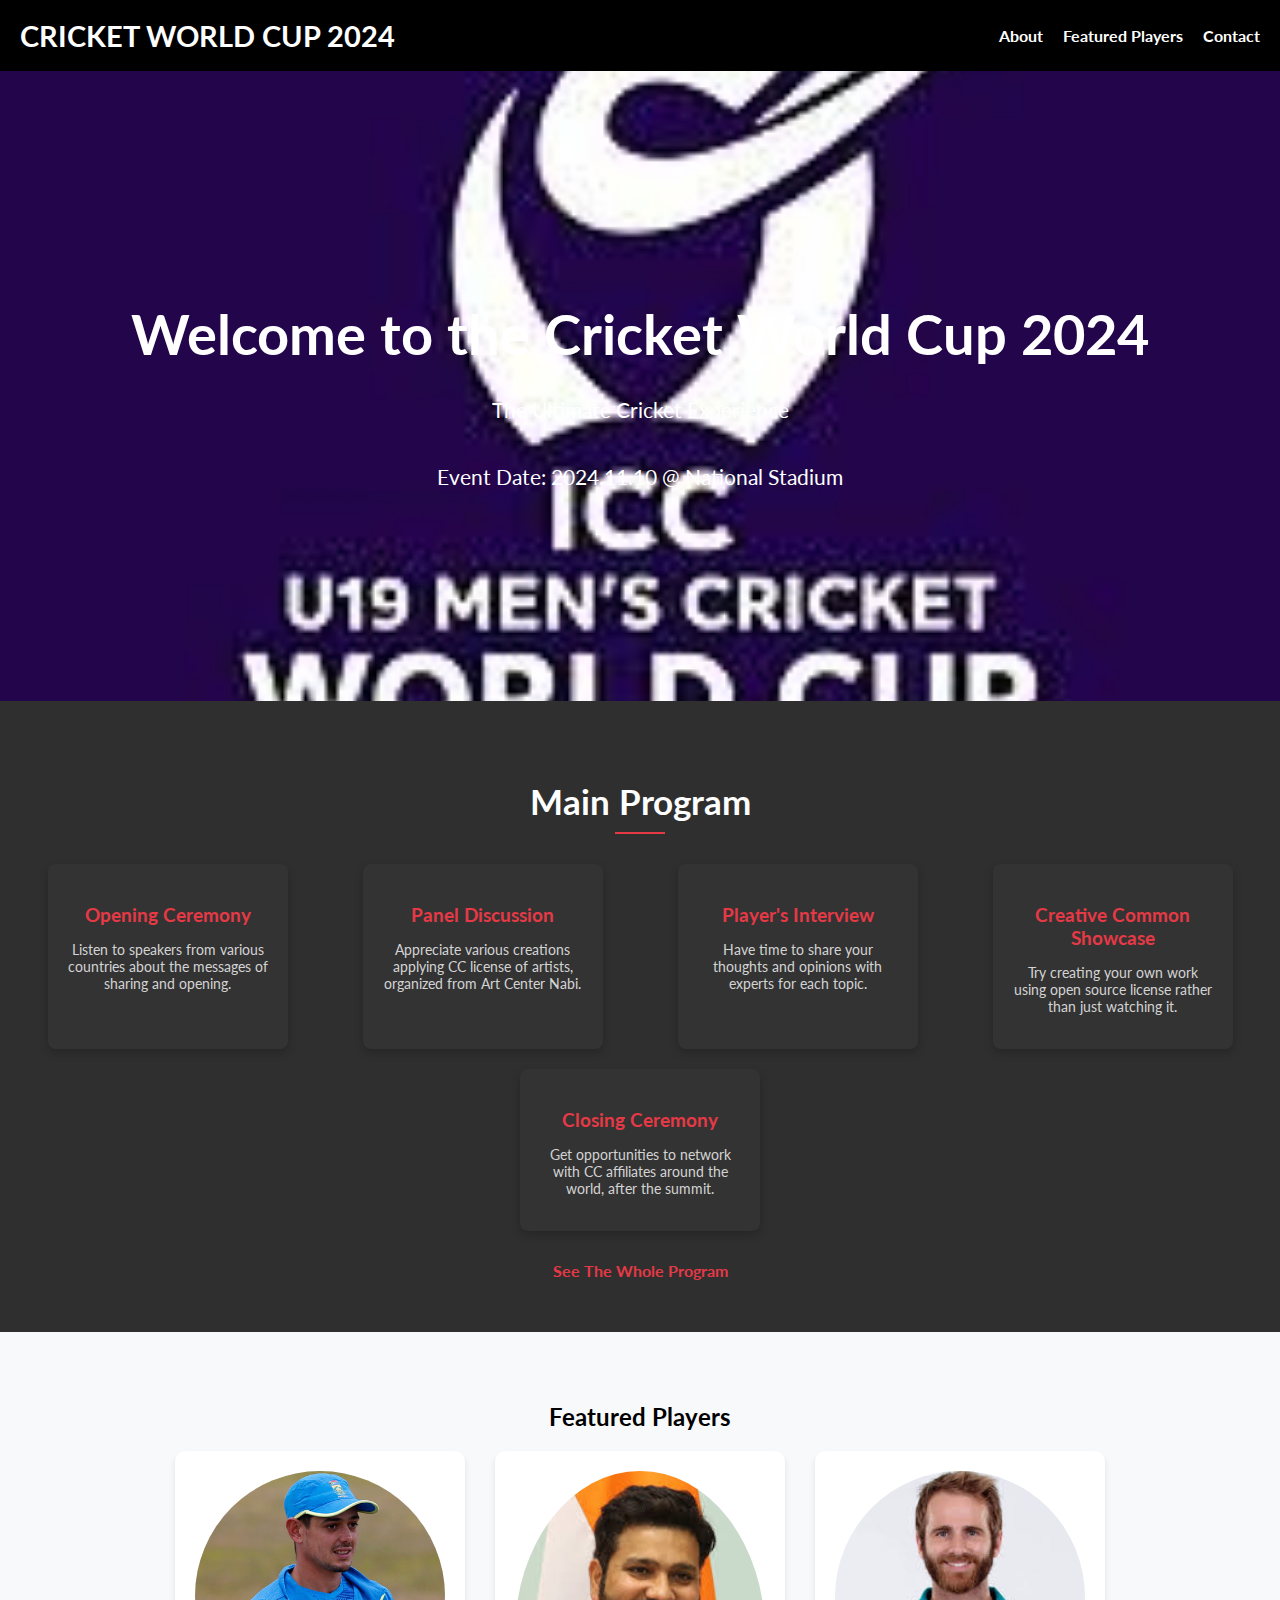
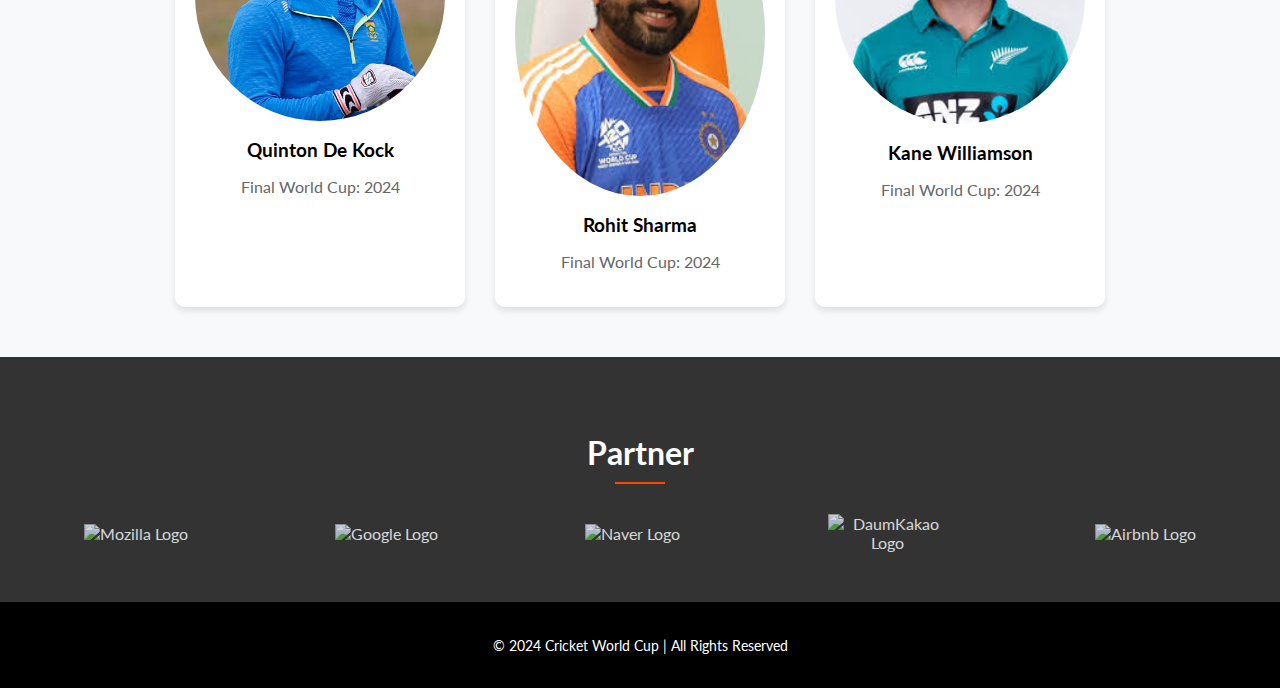
==== index.html @ ac1a8374 "just a checkpoint" ====
<!DOCTYPE html>
<html lang="en">
<head>
    <meta charset="UTF-8">
    <meta name="viewport" content="width=device-width, initial-scale=1.0">
    <title>Cricket World Cup 2024</title>
    <link href="https://fonts.googleapis.com/css2?family=Lato:wght@300;700&display=swap" rel="stylesheet">
    <link rel="stylesheet" href="style.css">
</head>
<body>

    <!-- Header Section -->
    <header>
        <div class="logo">
            <a href="#">CRICKET WORLD CUP 2024</a>
        </div>
        <nav class="desktop-menu">
            <ul>
                <li><a href="#about">About</a></li>
                <li><a href="#featured-players">Featured Players</a></li>
                <li><a href="#contact">Contact</a></li>
            </ul>
        </nav>
        <div class="mobile-menu-toggle">
            <span>&#9776;</span>
        </div>
        <nav class="mobile-menu">
            <span class="close-menu">&times;</span>
            <ul>
                <li><a href="#about">About</a></li>
                <li><a href="#featured-players">Featured Players</a></li>
                <li><a href="#contact">Contact</a></li>
            </ul>
        </nav>
    </header>

    <!-- Hero Section -->
    <section class="hero">
        <h1>Welcome to the Cricket World Cup 2024</h1>
        <p>The Ultimate Cricket Experience</p>
        <p>Event Date: 2024.11.10 @ National Stadium</p>
    </section>


    
    <script src="script.js"></script>

    <section class="main-program">
        <h2>Main Program</h2>
        <div class="program-container">
            <div class="program-card">
                <i class="fas fa-microphone-alt"></i>
                <h3>Opening Ceremony</h3>
                <p>Listen to speakers from various countries about the messages of sharing and opening.</p>
            </div>
            <div class="program-card">
                <i class="fas fa-palette"></i>
                <h3>Panel Discussion</h3>
                <p>Appreciate various creations applying CC license of artists, organized from Art Center Nabi.</p>
            </div>
            <div class="program-card">
                <i class="fas fa-comments"></i>
                <h3>Player's Interview</h3>
                <p>Have time to share your thoughts and opinions with experts for each topic.</p>
            </div>
            <div class="program-card">
                <i class="fas fa-tools"></i>
                <h3>Creative Common Showcase</h3>
                <p>Try creating your own work using open source license rather than just watching it.</p>
            </div>
            <div class="program-card">
                <i class="fas fa-network-wired"></i>
                <h3>Closing Ceremony</h3>
                <p>Get opportunities to network with CC affiliates around the world, after the summit.</p>
            </div>
        </div>
        <a href="#" class="program-link">See The Whole Program</a>
    </section>
    
    <!-- Featured Players Section (Dynamic) -->
    <!-- Featured Players Section -->
<section id="featured-players">
    <h2>Featured Players</h2>
    <div class="players-container">
        <div class="player-card">
            <img src="player-img1.jpg" alt="Quinton De Kock">
            <h3>Quinton De Kock</h3>
            <p>Final World Cup: 2024</p>
        </div>
        <div class="player-card">
            <img src="player-img2.jpeg" alt="Rohit Sharma">
            <h3>Rohit Sharma</h3>
            <p>Final World Cup: 2024</p>
        </div>
        <div class="player-card">
            <img src="player-img3.jpeg" alt="Kane Williamson">
            <h3>Kane Williamson</h3>
            <p>Final World Cup: 2024</p>
        </div>
    </div>
</section>

    <!-- Partners Section -->
<section id="partners">
    <h2>Partner</h2>
    <div class="partners-container">
        <img src="path_to_mozilla_logo.png" alt="Mozilla Logo">
        <img src="path_to_google_logo.png" alt="Google Logo">
        <img src="path_to_naver_logo.png" alt="Naver Logo">
        <img src="path_to_kakao_logo.png" alt="DaumKakao Logo">
        <img src="path_to_airbnb_logo.png" alt="Airbnb Logo">
    </div>
</section>


    <!-- Footer Section -->
    <footer>
        <p>&copy; 2024 Cricket World Cup | All Rights Reserved</p>
    </footer>

    
</body>
</html>
---- style.css ----
/* General Styles */
body {
    font-family: 'Lato', sans-serif;
    margin: 0;
    padding: 0;
    box-sizing: border-box;
}

header {
    display: flex;
    justify-content: space-between;
    align-items: center;
    padding: 10px 20px;
    background-color: #000;
    color: #fff;
}

.logo a {
    text-decoration: none;
    font-size: 1.8em; /* Increased font size for better visibility */
    font-weight: bold;
    color: #fff;
}

.desktop-menu ul {
    list-style: none;
    display: flex;
    gap: 20px;
}

.desktop-menu ul li a {
    text-decoration: none;
    color: #fff;
    font-weight: 700;
}

.mobile-menu-toggle {
    display: none;
    font-size: 2em;
    cursor: pointer;
}

.mobile-menu {
    display: none;
    position: fixed;
    top: 0;
    left: 0;
    width: 100%;
    height: 100%;
    background-color: rgba(0, 0, 0, 0.9);
    color: #fff;
    flex-direction: column;
    justify-content: center;
    align-items: center;
}

.mobile-menu ul {
    list-style: none;
}

.mobile-menu ul li a {
    text-decoration: none;
    font-size: 2em;
    color: #fff;
}

.close-menu {
    position: absolute;
    top: 20px;
    right: 20px;
    font-size: 2em;
    cursor: pointer;
}

/* Hero Section */
.hero {
    background-image: url('img1.jpeg'); /* Ensure the image path is correct */
    background-size: cover;
    background-position: center; /* Changed position to center for better focus */
    background-repeat: no-repeat;
    height: 70vh; /* Full viewport height */
    text-align: center;
    color: #fff;
    display: flex;
    flex-direction: column;
    justify-content: center;
    align-items: center;
    position: relative;
}

.hero h1 {
    font-size: 3.5em; /* Increased font size */
    margin-bottom: 10px;
}

.hero p {
    font-size: 1.3em; /* Slightly increased font size */
}

/* Featured Players Section */
#featured-players {
    padding: 50px 20px;
    text-align: center;
    background-color: #f8f9fa; /* Added background color */
}

.players-container {
    display: flex;
    justify-content: center;
    gap: 30px;
    flex-wrap: wrap;
}

.player-card {
    background-color: #fff;
    padding: 20px;
    border-radius: 10px;
    width: 250px;
    box-shadow: 0 4px 6px rgba(0, 0, 0, 0.1);
}

.player-card img {
    width: 100%;
    border-radius: 50%;
}

.player-card h3 {
    margin: 15px 0 5px;
}

.player-card p {
    color: #666;
}

/* Footer Section */
footer {
    padding: 20px;
    text-align: center;
    background-color: #000;
    color: #fff;
    font-size: 0.9em;
}

/* Responsive for Mobile */
@media (max-width: 768px) {
    .desktop-menu {
        display: none;
    }
    .mobile-menu-toggle {
        display: block;
    }
}

@media (max-width: 480px) {
    .hero h1 {
        font-size: 2.2em; /* Adjust for smaller screens */
    }
    
    .hero p {
        font-size: 1.1em;
    }
}
/* Main Program Section */
.main-program {
    background-color: #2f2f2f; /* Dark background */
    color: #fff;
    padding: 50px 20px;
    text-align: center;
}

.main-program h2 {
    font-size: 2.2em;
    margin-bottom: 30px;
    position: relative;
}

.main-program h2::after {
    content: '';
    width: 50px;
    height: 2px;
    background-color: #e63946; /* Accent color (red) */
    display: block;
    margin: 10px auto 0;
}

.program-container {
    display: flex;
    justify-content: space-around;
    flex-wrap: wrap;
    gap: 20px;
}

.program-card {
    background-color: #333;
    padding: 20px;
    border-radius: 8px;
    width: 200px;
    box-shadow: 0 4px 10px rgba(0, 0, 0, 0.2);
    text-align: center;
    transition: transform 0.3s ease;
}

.program-card:hover {
    transform: translateY(-10px);
}

.program-card i {
    font-size: 2.5em;
    color: #e63946; /* Accent color for icons */
    margin-bottom: 15px;
}

.program-card h3 {
    color: #e63946; /* Red headings */
    font-size: 1.2em;
    margin-bottom: 10px;
}

.program-card p {
    font-size: 0.9em;
    color: #d3d3d3;
}

.program-link {
    display: inline-block;
    margin-top: 30px;
    text-decoration: none;
    color: #e63946;
    font-weight: bold;
    font-size: 1em;
    border-bottom: 2px solid transparent;
    transition: border-bottom 0.3s ease;
}

.program-link:hover {
    border-bottom: 2px solid #e63946;
}

/* Responsive Design */
@media (max-width: 768px) {
    .program-container {
        flex-direction: column;
        align-items: center;
    }

    .program-card {
        width: 90%;
        margin-bottom: 20px;
    }
}
/* Partners Section */
#partners {
    background-color: #333;
    padding: 50px 20px;
    text-align: center;
    color: #fff;
}

#partners h2 {
    font-size: 2em;
    margin-bottom: 30px;
    color: #fff;
    position: relative;
}

#partners h2::after {
    content: "";
    display: block;
    width: 50px;
    height: 2px;
    background-color: #ff4500;
    margin: 10px auto;
}

.partners-container {
    display: flex;
    justify-content: space-around;
    align-items: center;
    flex-wrap: wrap;
    gap: 20px;
}

.partners-container img {
    max-width: 120px;
    max-height: 40px;
    opacity: 0.8;
    transition: opacity 0.3s;
}

.partners-container img:hover {
    opacity: 1;
}
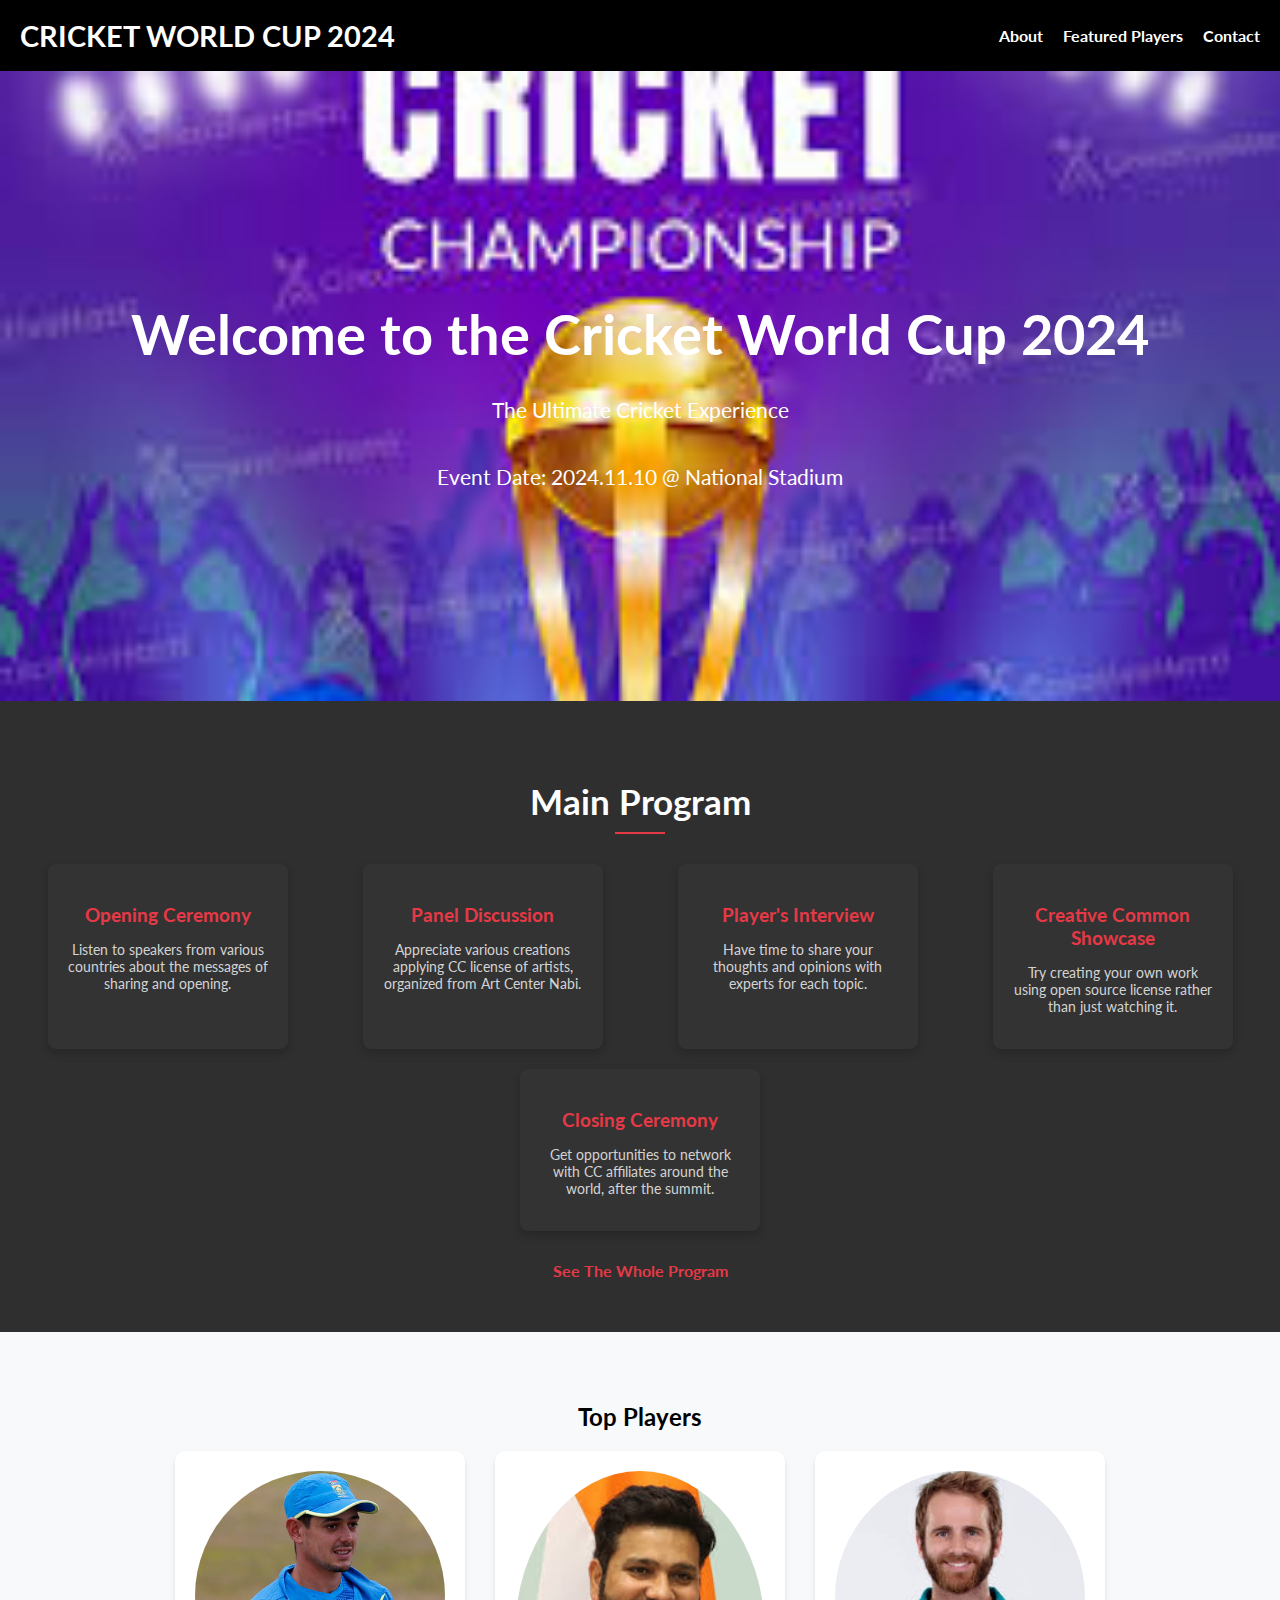
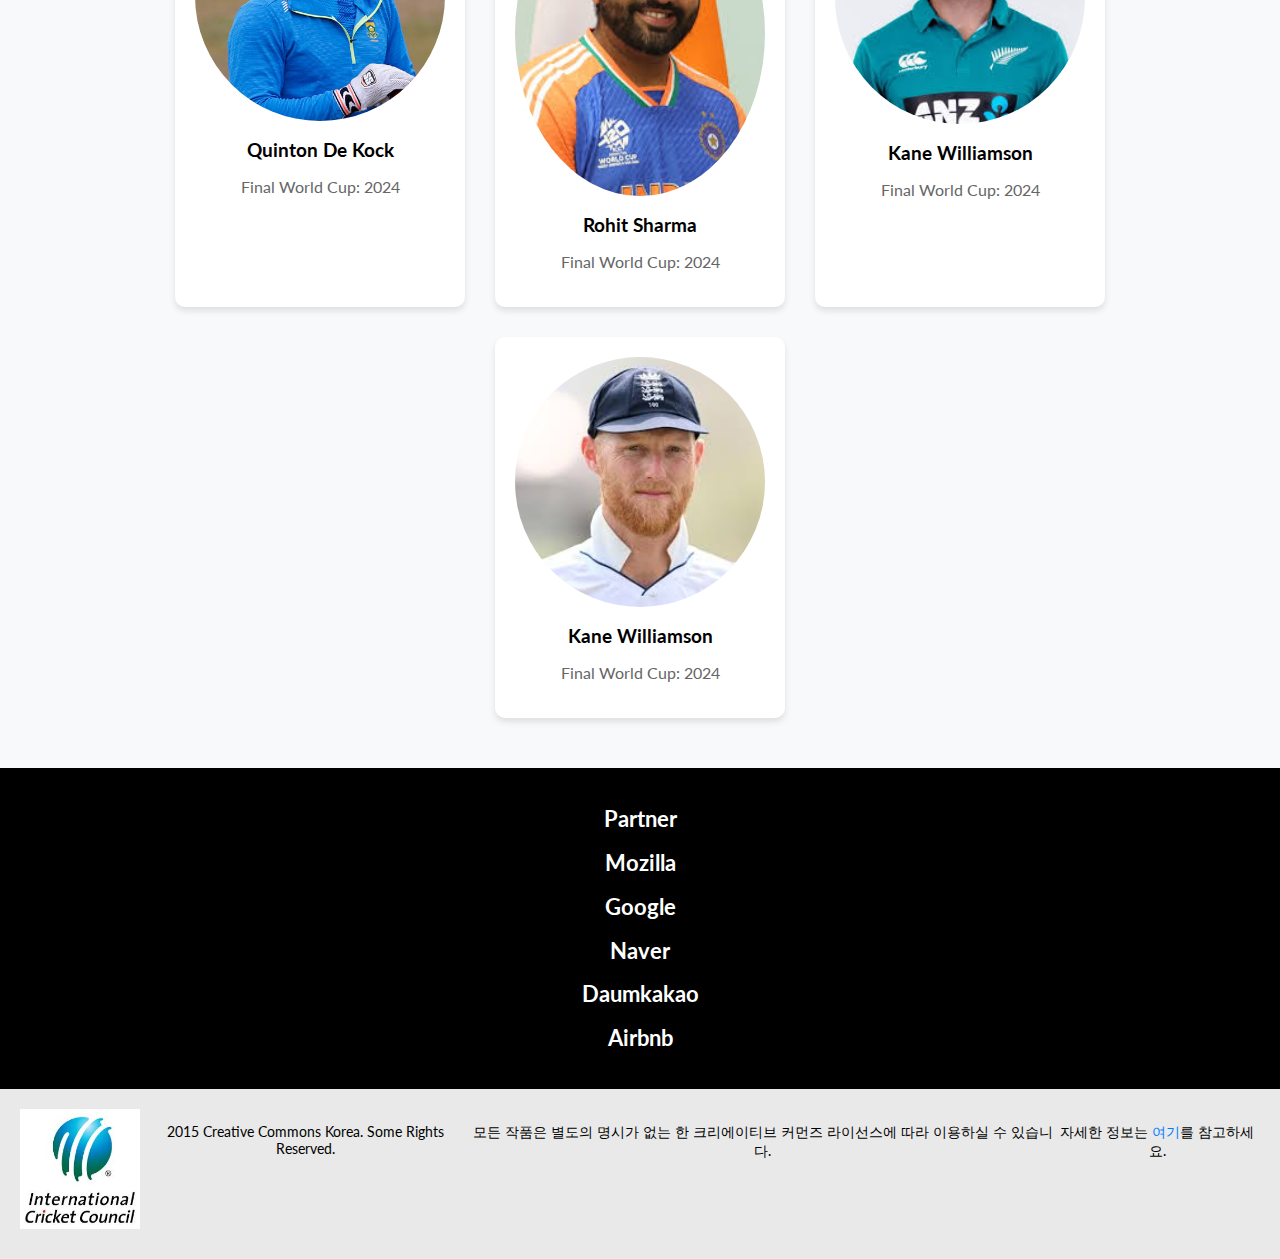
==== commit ca3bb016: "final commit" ====
--- a/index.html
+++ b/index.html
@@ -11,27 +11,27 @@
 
     <!-- Header Section -->
     <header>
-        <div class="logo">
-            <a href="#">CRICKET WORLD CUP 2024</a>
-        </div>
-        <nav class="desktop-menu">
-            <ul>
-                <li><a href="#about">About</a></li>
-                <li><a href="#featured-players">Featured Players</a></li>
-                <li><a href="#contact">Contact</a></li>
-            </ul>
-        </nav>
-        <div class="mobile-menu-toggle">
-            <span>&#9776;</span>
-        </div>
-        <nav class="mobile-menu">
-            <span class="close-menu">&times;</span>
-            <ul>
-                <li><a href="#about">About</a></li>
-                <li><a href="#featured-players">Featured Players</a></li>
-                <li><a href="#contact">Contact</a></li>
-            </ul>
-        </nav>
+            <div class="logo">
+                <a href="#">CRICKET WORLD CUP 2024</a>
+            </div>
+            <nav class="desktop-menu">
+                <ul>
+                    <li><a href="#about">About</a></li>
+                    <li><a href="#featured-players">Featured Players</a></li>
+                    <li><a href="#contact">Contact</a></li>
+                </ul>
+            </nav>
+            <div class="mobile-menu-toggle">
+                <span>&#9776;</span>
+            </div>
+            <nav class="mobile-menu">
+                <span class="close-menu">&times;</span>
+                <ul>
+                    <li><a href="#about">About</a></li>
+                    <li><a href="#featured-players">Featured Players</a></li>
+                    <li><a href="#contact">Contact</a></li>
+                </ul>
+            </nav>
     </header>
 
     <!-- Hero Section -->
@@ -80,7 +80,7 @@
     <!-- Featured Players Section (Dynamic) -->
     <!-- Featured Players Section -->
 <section id="featured-players">
-    <h2>Featured Players</h2>
+    <h2>Top Players</h2>
     <div class="players-container">
         <div class="player-card">
             <img src="player-img1.jpg" alt="Quinton De Kock">
@@ -97,27 +97,38 @@
             <h3>Kane Williamson</h3>
             <p>Final World Cup: 2024</p>
         </div>
-    </div>
-</section>
-
-    <!-- Partners Section -->
-<section id="partners">
-    <h2>Partner</h2>
-    <div class="partners-container">
-        <img src="path_to_mozilla_logo.png" alt="Mozilla Logo">
-        <img src="path_to_google_logo.png" alt="Google Logo">
-        <img src="path_to_naver_logo.png" alt="Naver Logo">
-        <img src="path_to_kakao_logo.png" alt="DaumKakao Logo">
-        <img src="path_to_airbnb_logo.png" alt="Airbnb Logo">
+        <div class="player-card">
+            <img src="player-img4.jpeg" alt="Ben Stokes">
+            <h3>Kane Williamson</h3>
+            <p>Final World Cup: 2024</p>
+        </div>
     </div>
 </section>
 
 
     <!-- Footer Section -->
-    <footer>
-        <p>&copy; 2024 Cricket World Cup | All Rights Reserved</p>
+    <footer class="footer">
+        <div class="partner-section">
+            <h2>Partner</h2>
+            <div class="partners">
+                <h2>Mozilla</h2>
+                <h2>Google</h2>
+                <h2>Naver</h2>
+                <h2>Daumkakao</h2>
+                <h2>Airbnb</h2>
+
+            </div>
+        </div>
     </footer>
-
+    <div class="footer-bottom">
+        <img src="icc.jpeg"  class="cc-logo">
+        <p>2015 Creative Commons Korea. Some Rights Reserved.</p>
+        <p>모든 작품은 별도의 명시가 없는 한 크리에이티브 커먼즈 라이선스에 따라 이용하실 수 있습니다.</p>
+        <p>
+            자세한 정보는
+            <a href="http://creativecommons.org/licenses/by/2.0/kr/deed.en">여기</a>를 참고하세요.
+        </p>
+    </div>
     
 </body>
 </html>
--- a/style.css
+++ b/style.css
@@ -1,4 +1,6 @@
 /* General Styles */
+
+
 body {
     font-family: 'Lato', sans-serif;
     margin: 0;
@@ -74,7 +76,7 @@
 
 /* Hero Section */
 .hero {
-    background-image: url('img1.jpeg'); /* Ensure the image path is correct */
+    background-image: url('images\ \(2\).jpeg'); /* Ensure the image path is correct */
     background-size: cover;
     background-position: center; /* Changed position to center for better focus */
     background-repeat: no-repeat;
@@ -290,4 +292,27 @@
 .partners-container img:hover {
     opacity: 1;
 }
-    +
+.footer-bottom {
+    background-color: rgb(233, 233, 233);
+    padding: 20px;
+    font-size: 14px;
+    color: black;
+    display: flex;
+    flex-direction: row;
+    text-align: center;
+}
+
+.cc-logo {
+    width: 120px;
+    margin-bottom: 10px;
+}
+
+.footer-bottom a {
+    color: #007bff;
+    text-decoration: none;
+}
+
+.footer-bottom a:hover {
+    text-decoration: underline;
+}
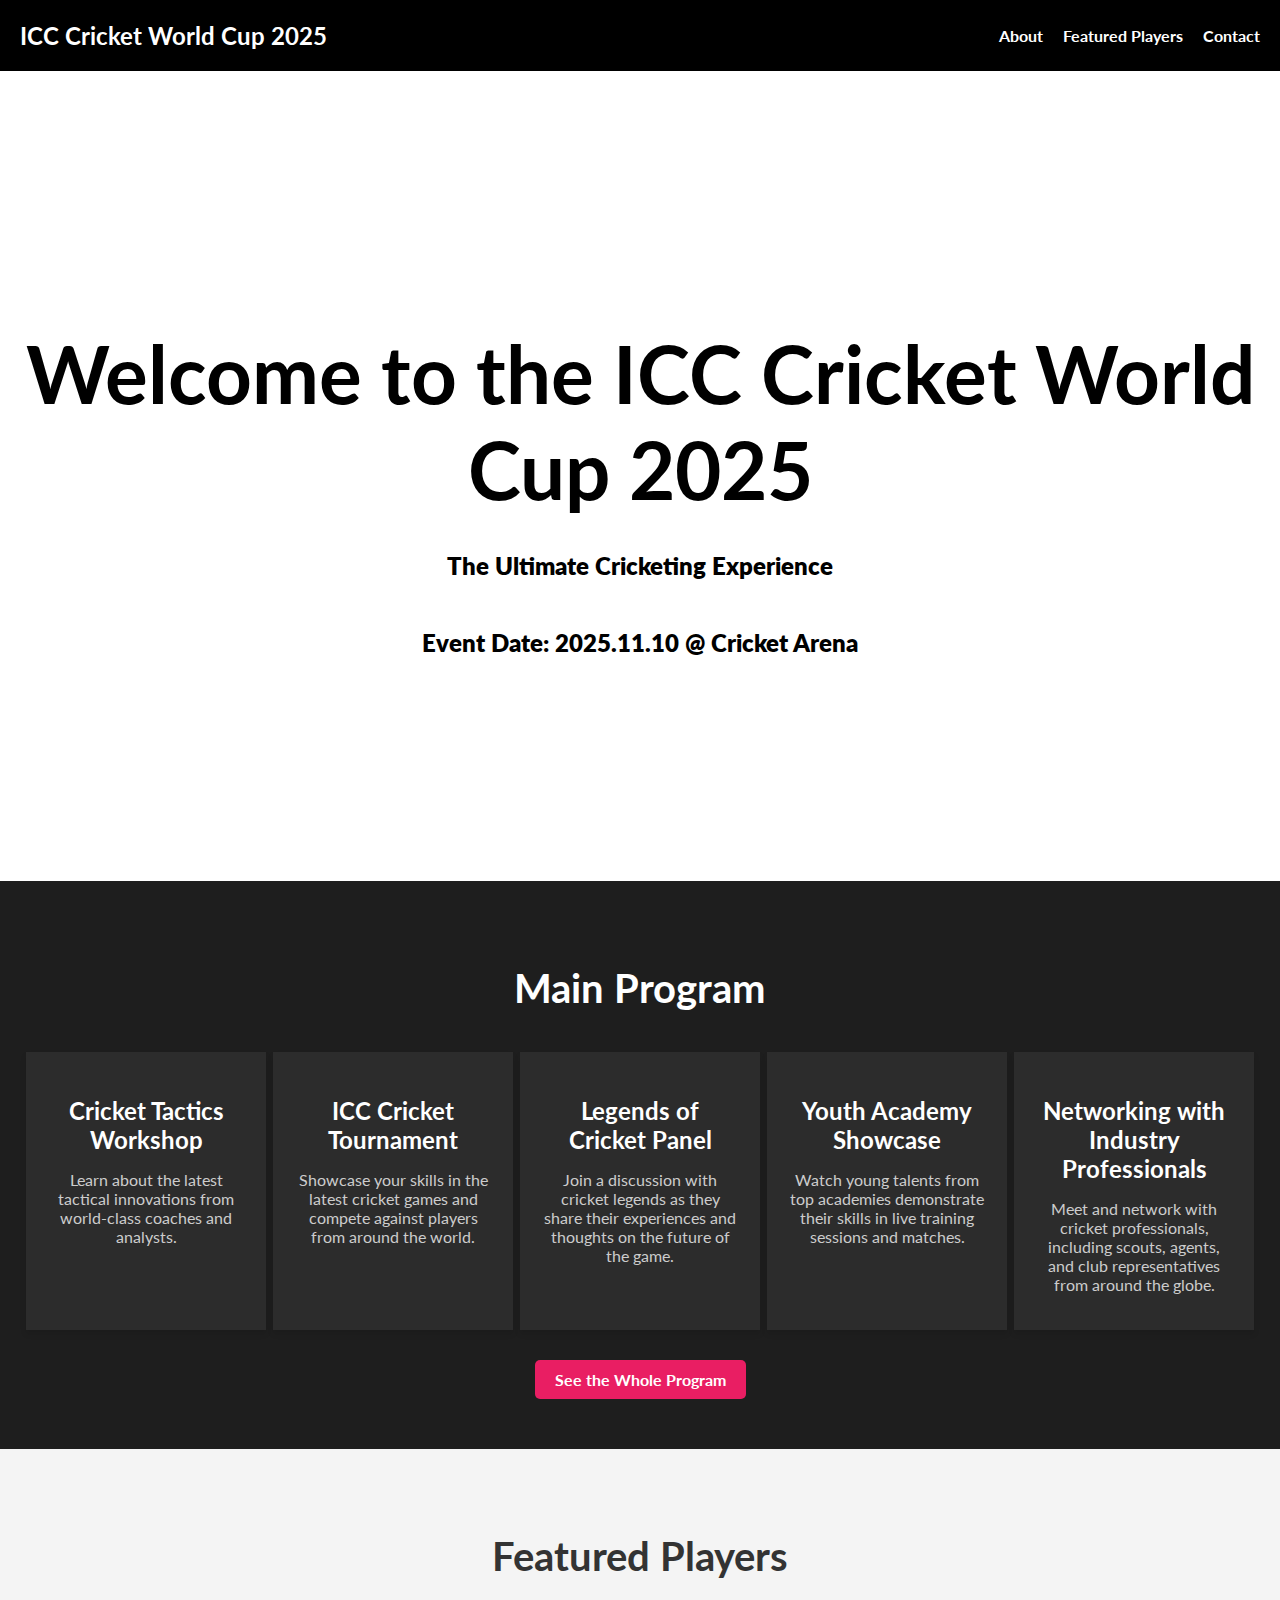
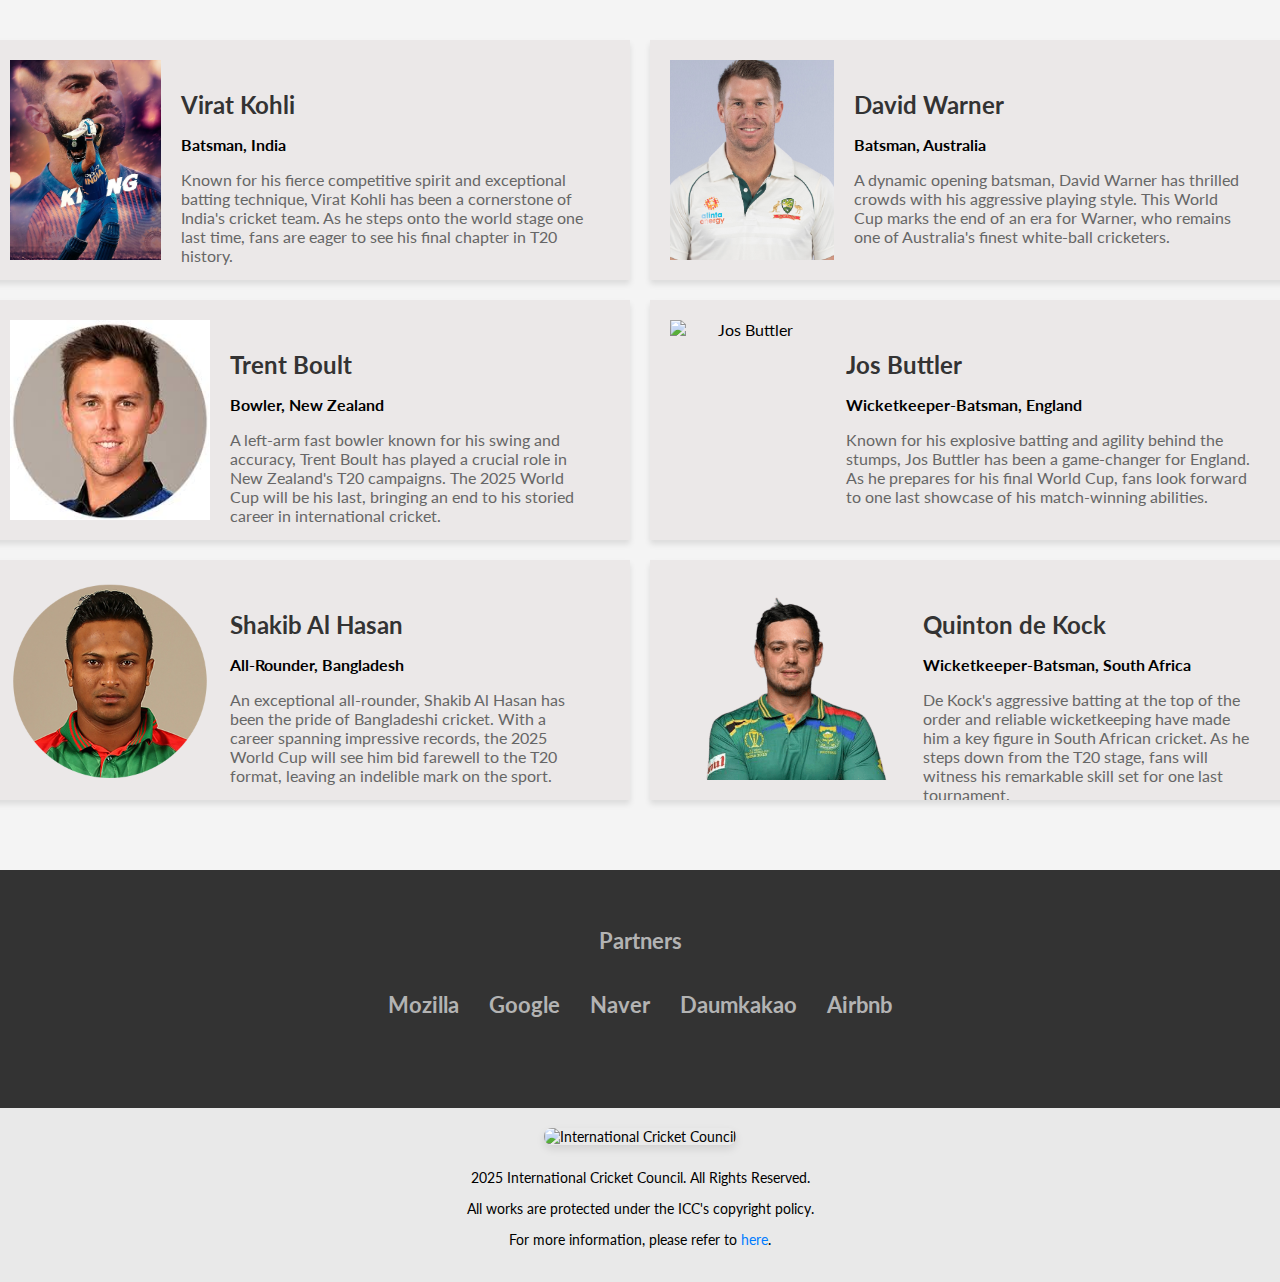
==== commit f7a8bfc5: "Remaining Feature" ====
--- a/index.html
+++ b/index.html
@@ -1,134 +1,107 @@
 <!DOCTYPE html>
 <html lang="en">
+
 <head>
     <meta charset="UTF-8">
     <meta name="viewport" content="width=device-width, initial-scale=1.0">
-    <title>Cricket World Cup 2024</title>
+    <title>ICC Cricket World Cup 2025</title>
     <link href="https://fonts.googleapis.com/css2?family=Lato:wght@300;700&display=swap" rel="stylesheet">
     <link rel="stylesheet" href="style.css">
 </head>
+
 <body>
 
     <!-- Header Section -->
     <header>
-            <div class="logo">
-                <a href="#">CRICKET WORLD CUP 2024</a>
-            </div>
-            <nav class="desktop-menu">
-                <ul>
-                    <li><a href="#about">About</a></li>
-                    <li><a href="#featured-players">Featured Players</a></li>
-                    <li><a href="#contact">Contact</a></li>
-                </ul>
-            </nav>
-            <div class="mobile-menu-toggle">
-                <span>&#9776;</span>
-            </div>
-            <nav class="mobile-menu">
-                <span class="close-menu">&times;</span>
-                <ul>
-                    <li><a href="#about">About</a></li>
-                    <li><a href="#featured-players">Featured Players</a></li>
-                    <li><a href="#contact">Contact</a></li>
-                </ul>
-            </nav>
+        <div class="logo">
+            <a href="#">ICC Cricket World Cup 2025</a>
+        </div>
+        <nav class="desktop-menu">
+            <ul>
+                <li><a href="index1.html">About</a></li>
+                <li><a href="#featured-players">Featured Players</a></li>
+                <li><a href="#contact">Contact</a></li>
+            </ul>
+        </nav>
+        <div class="mobile-menu-toggle">
+            <span>&#9776;</span>
+        </div>
+        <nav class="mobile-menu">
+            <span class="close-menu">&times;</span>
+            <ul>
+                <li><a href="#about">About</a></li>
+                <li><a href="#featured-players">Featured Players</a></li>
+                <li><a href="#contact">Contact</a></li>
+            </ul>
+        </nav>
     </header>
 
     <!-- Hero Section -->
     <section class="hero">
-        <h1>Welcome to the Cricket World Cup 2024</h1>
-        <p>The Ultimate Cricket Experience</p>
-        <p>Event Date: 2024.11.10 @ National Stadium</p>
+        <h1>Welcome to the ICC Cricket World Cup 2025</h1>
+        <p>The Ultimate Cricketing Experience</p>
+        <p>Event Date: 2025.11.10 @ Cricket Arena</p>
     </section>
 
-
-    
-    <script src="script.js"></script>
-
-    <section class="main-program">
+    <!-- Main Program Section -->
+    <section id="main-program">
         <h2>Main Program</h2>
-        <div class="program-container">
-            <div class="program-card">
-                <i class="fas fa-microphone-alt"></i>
-                <h3>Opening Ceremony</h3>
-                <p>Listen to speakers from various countries about the messages of sharing and opening.</p>
+        <div class="program-grid">
+            <div class="program-item">
+                <h3>Cricket Tactics Workshop</h3>
+                <p>Learn about the latest tactical innovations from world-class coaches and analysts.</p>
             </div>
-            <div class="program-card">
-                <i class="fas fa-palette"></i>
-                <h3>Panel Discussion</h3>
-                <p>Appreciate various creations applying CC license of artists, organized from Art Center Nabi.</p>
+            <div class="program-item">
+                <h3>ICC Cricket Tournament</h3>
+                <p>Showcase your skills in the latest cricket games and compete against players from around the world.</p>
             </div>
-            <div class="program-card">
-                <i class="fas fa-comments"></i>
-                <h3>Player's Interview</h3>
-                <p>Have time to share your thoughts and opinions with experts for each topic.</p>
+            <div class="program-item">
+                <h3>Legends of Cricket Panel</h3>
+                <p>Join a discussion with cricket legends as they share their experiences and thoughts on the future of the game.</p>
             </div>
-            <div class="program-card">
-                <i class="fas fa-tools"></i>
-                <h3>Creative Common Showcase</h3>
-                <p>Try creating your own work using open source license rather than just watching it.</p>
+            <div class="program-item">
+                <h3>Youth Academy Showcase</h3>
+                <p>Watch young talents from top academies demonstrate their skills in live training sessions and matches.</p>
             </div>
-            <div class="program-card">
-                <i class="fas fa-network-wired"></i>
-                <h3>Closing Ceremony</h3>
-                <p>Get opportunities to network with CC affiliates around the world, after the summit.</p>
+            <div class="program-item">
+                <h3>Networking with Industry Professionals</h3>
+                <p>Meet and network with cricket professionals, including scouts, agents, and club representatives from around the globe.</p>
             </div>
         </div>
-        <a href="#" class="program-link">See The Whole Program</a>
+        <a href="#" class="see-program">See the Whole Program</a>
     </section>
-    
-    <!-- Featured Players Section (Dynamic) -->
-    <!-- Featured Players Section -->
-<section id="featured-players">
-    <h2>Top Players</h2>
-    <div class="players-container">
-        <div class="player-card">
-            <img src="player-img1.jpg" alt="Quinton De Kock">
-            <h3>Quinton De Kock</h3>
-            <p>Final World Cup: 2024</p>
-        </div>
-        <div class="player-card">
-            <img src="player-img2.jpeg" alt="Rohit Sharma">
-            <h3>Rohit Sharma</h3>
-            <p>Final World Cup: 2024</p>
-        </div>
-        <div class="player-card">
-            <img src="player-img3.jpeg" alt="Kane Williamson">
-            <h3>Kane Williamson</h3>
-            <p>Final World Cup: 2024</p>
-        </div>
-        <div class="player-card">
-            <img src="player-img4.jpeg" alt="Ben Stokes">
-            <h3>Kane Williamson</h3>
-            <p>Final World Cup: 2024</p>
-        </div>
-    </div>
-</section>
 
+    <section id="featured-players">
+        <h2>Featured Players</h2>
+        <div id="players-grid" class="players-grid"></div> <!-- Empty grid to be filled with JS -->
+    </section>
 
-    <!-- Footer Section -->
     <footer class="footer">
         <div class="partner-section">
-            <h2>Partner</h2>
+            <h2>Partners</h2>
             <div class="partners">
                 <h2>Mozilla</h2>
                 <h2>Google</h2>
                 <h2>Naver</h2>
                 <h2>Daumkakao</h2>
                 <h2>Airbnb</h2>
-
             </div>
         </div>
     </footer>
+    
     <div class="footer-bottom">
-        <img src="icc.jpeg"  class="cc-logo">
-        <p>2015 Creative Commons Korea. Some Rights Reserved.</p>
-        <p>모든 작품은 별도의 명시가 없는 한 크리에이티브 커먼즈 라이선스에 따라 이용하실 수 있습니다.</p>
+        <div class="logo">
+            <img src="Logo.png" alt="International Cricket Council" class="cc-logo">
+        </div>
+        <p>2025 International Cricket Council. All Rights Reserved.</p>
+        <p>All works are protected under the ICC's copyright policy.</p>
         <p>
-            자세한 정보는
-            <a href="http://creativecommons.org/licenses/by/2.0/kr/deed.en">여기</a>를 참고하세요.
+            For more information, please refer to 
+            <a href="https://www.icc-cricket.com/about/legal" class="text-white">here</a>.
         </p>
     </div>
-    
+
+    <script src="script.js"></script>
 </body>
+
 </html>
--- a/style.css
+++ b/style.css
@@ -1,6 +1,3 @@
-/* General Styles */
-
-
 body {
     font-family: 'Lato', sans-serif;
     margin: 0;
@@ -19,7 +16,7 @@
 
 .logo a {
     text-decoration: none;
-    font-size: 1.8em; /* Increased font size for better visibility */
+    font-size: 1.5em;
     font-weight: bold;
     color: #fff;
 }
@@ -76,34 +73,37 @@
 
 /* Hero Section */
 .hero {
-    background-image: url('images\ \(2\).jpeg'); /* Ensure the image path is correct */
+    background-image: url('FIFA.jpeg'); /* Ensure the image path is correct */
     background-size: cover;
-    background-position: center; /* Changed position to center for better focus */
+    background-position: center ;
     background-repeat: no-repeat;
-    height: 70vh; /* Full viewport height */
-    text-align: center;
-    color: #fff;
+    height: 90vh; /* Full viewport height */
+    text-align: center;
+    color: #000000;
     display: flex;
     flex-direction: column;
     justify-content: center;
     align-items: center;
     position: relative;
+    overflow: hidden;
+ 
 }
 
 .hero h1 {
-    font-size: 3.5em; /* Increased font size */
+    font-size: 5em;
     margin-bottom: 10px;
+   
 }
 
 .hero p {
-    font-size: 1.3em; /* Slightly increased font size */
+    font-size: 1.5em;
+    font-weight: 800;
 }
 
 /* Featured Players Section */
 #featured-players {
     padding: 50px 20px;
     text-align: center;
-    background-color: #f8f9fa; /* Added background color */
 }
 
 .players-container {
@@ -123,7 +123,8 @@
 
 .player-card img {
     width: 100%;
-    border-radius: 50%;
+    height: 70%;
+
 }
 
 .player-card h3 {
@@ -153,143 +154,281 @@
     }
 }
 
-@media (max-width: 480px) {
-    .hero h1 {
-        font-size: 2.2em; /* Adjust for smaller screens */
-    }
-    
-    .hero p {
-        font-size: 1.1em;
-    }
-}
+
+
+
 /* Main Program Section */
-.main-program {
-    background-color: #2f2f2f; /* Dark background */
-    color: #fff;
+#main-program {
     padding: 50px 20px;
     text-align: center;
-}
-
-.main-program h2 {
-    font-size: 2.2em;
-    margin-bottom: 30px;
-    position: relative;
-}
-
-.main-program h2::after {
-    content: '';
-    width: 50px;
-    height: 2px;
-    background-color: #e63946; /* Accent color (red) */
-    display: block;
-    margin: 10px auto 0;
-}
-
-.program-container {
-    display: flex;
-    justify-content: space-around;
+    background-color: #1e1e1e;
+    color: #fff;
+}
+
+#main-program h2 {
+    font-size: 2.5em;
+    margin-bottom: 40px;
+}
+
+.program-grid {
+    display: flex;
     flex-wrap: wrap;
-    gap: 20px;
-}
-
-.program-card {
-    background-color: #333;
-    padding: 20px;
-    border-radius: 8px;
+    justify-content: center;
+    gap: 7px;
+}
+
+.program-item {
+    background-color: #2c2c2c;
+    padding: 20px;
+
     width: 200px;
-    box-shadow: 0 4px 10px rgba(0, 0, 0, 0.2);
-    text-align: center;
-    transition: transform 0.3s ease;
-}
-
-.program-card:hover {
-    transform: translateY(-10px);
-}
-
-.program-card i {
-    font-size: 2.5em;
-    color: #e63946; /* Accent color for icons */
-    margin-bottom: 15px;
-}
-
-.program-card h3 {
-    color: #e63946; /* Red headings */
-    font-size: 1.2em;
+    box-shadow: 0 4px 6px rgba(0, 0, 0, 0.1);
+    color: #fff;
+}
+
+.program-item h3 {
+    font-size: 1.5em;
     margin-bottom: 10px;
 }
 
-.program-card p {
-    font-size: 0.9em;
-    color: #d3d3d3;
-}
-
-.program-link {
+.program-item p {
+    font-size: 1em;
+    color: #ccc;
+}
+
+.see-program {
     display: inline-block;
     margin-top: 30px;
+    padding: 10px 20px;
+    background-color: #e91e63;
+    color: #fff;
     text-decoration: none;
-    color: #e63946;
+    border-radius: 5px;
     font-weight: bold;
+}
+
+/* Featured Speakers Section */
+#featured-speakers {
+    padding: 50px 20px;
+    text-align: center;
+}
+
+#featured-speakers h2 {
+    font-size: 2.5em;
+    margin-bottom: 40px;
+}
+
+.players-container {
+    display: flex;
+    justify-content: center;
+    gap: 30px;
+    flex-wrap: wrap;
+}
+
+.player-card {
+    background-color: #fff;
+    padding: 20px;
+    border-radius: 10px;
+    width: 250px;
+    box-shadow: 0 4px 6px rgba(0, 0, 0, 0.1);
+}
+
+.player-card img {
+    width: 100%;
+    border-radius: 50%;
+}
+
+.player-card h3 {
+    margin: 15px 0 5px;
+}
+
+.player-card p {
+    color: #666;
+}
+
+/* Footer Section */
+footer {
+    padding: 20px;
+    text-align: center;
+    background-color: #000;
+    color: #fff;
+    font-size: 0.9em;
+}
+
+
+/* Featured Players Section */
+#featured-players {
+    padding: 50px 20px;
+    background-color: #f4f4f4;
+    text-align: center;
+}
+
+#featured-players h2 {
+    font-size: 2.5em;
+    margin-bottom: 40px;
+    color: #333;
+}
+
+.players-grid {
+    display: grid;
+    grid-template-columns:auto auto;
+    gap: 20px;
+}
+
+.player-card {
+    background-color: #fff;
+    border-radius: 10px;
+    overflow: hidden;
+    box-shadow: 0 4px 6px rgba(0, 0, 0, 0.1);
+    transition: transform 0.3s;
+}
+
+.player-card:hover {
+    transform: translateY(-10px);
+}
+
+.player-card img {
+    width: 100%;
+    height: 200px;
+    object-fit: cover;
+}
+
+.player-info {
+    padding: 20px;
+    text-align: left;
+}
+
+.player-info h3 {
+    font-size: 1.5em;
+    color: #333;
+    margin-bottom: 10px;
+}
+
+.player-info p {
     font-size: 1em;
-    border-bottom: 2px solid transparent;
-    transition: border-bottom 0.3s ease;
-}
-
-.program-link:hover {
-    border-bottom: 2px solid #e63946;
-}
-
-/* Responsive Design */
-@media (max-width: 768px) {
-    .program-container {
-        flex-direction: column;
-        align-items: center;
-    }
-
-    .program-card {
-        width: 90%;
-        margin-bottom: 20px;
-    }
-}
-/* Partners Section */
-#partners {
-    background-color: #333;
-    padding: 50px 20px;
-    text-align: center;
-    color: #fff;
-}
-
-#partners h2 {
-    font-size: 2em;
-    margin-bottom: 30px;
-    color: #fff;
-    position: relative;
-}
-
-#partners h2::after {
-    content: "";
-    display: block;
-    width: 50px;
-    height: 2px;
-    background-color: #ff4500;
-    margin: 10px auto;
-}
-
-.partners-container {
-    display: flex;
-    justify-content: space-around;
-    align-items: center;
-    flex-wrap: wrap;
-    gap: 20px;
-}
-
-.partners-container img {
-    max-width: 120px;
+    color: #666;
+    margin-bottom: 5px;
+}
+
+.player-info p strong {
+    font-weight: 700;
+    color: #000;
+}
+
+/* Footer Partner Logos */
+footer {
+    padding: 20px;
+    background-color: #000;
+    color: #fff;
+    text-align: center;
+}
+
+footer .partners {
+    display: flex;
+    justify-content: center;
+    gap: 30px;
+}
+
+footer .partners img {
     max-height: 40px;
     opacity: 0.8;
-    transition: opacity 0.3s;
-}
-
-.partners-container img:hover {
+}
+
+footer .partners img:hover {
+    opacity: 1;
+}
+
+
+
+
+
+
+
+
+
+
+
+
+
+/* Centering the players grid and adjusting layout */
+.players-grid {
+    display: grid;
+    grid-template-columns: repeat(2, 1fr); /* Two columns */
+    gap: 20px;
+    justify-content: center; /* Centers the grid horizontally */
+    align-items: center; /* Centers the grid vertically if needed */
+    margin: 0 auto; /* Ensure it's centered on the page */
+    max-width: 1000px; /* Set a max width for the grid */
+    padding: 20px; /* Optional padding around the grid */
+}
+
+/* Styling the player card */
+.player-card {
+    padding: 20px;
+    box-shadow: 0 4px 6px rgba(0, 0, 0, 0.1);
+    text-align: center;
+    width: 600px; /* Set a fixed width */
+    height: 200px; /* Set a fixed height */
+    display: flex;
+    background-color: #ebe8e8;
+    flex-direction: row;
+    justify-content: space-between;
+    border-radius: 0px;
+}
+
+/* Player image styling */
+.player-card img {
+    width: 100%;
+    height: auto;
+    max-height: 200px; 
+    height: 100%;
+    border-radius: 0px;
+}
+
+/* Player info (text) styling */
+.player-info {
+    flex-grow: 1;
+}
+
+.player-info h3 {
+    margin-top: 10px;
+}
+
+.player-info p {
+    color: #666;
+}
+
+
+.footer {
+    background-color: #333;
+    color: white;
+    text-align: center;
+    padding: 40px 20px;
+}
+
+.partner-section {
+    margin-bottom: 30px;
+}
+
+.partner-section h2 {
+    color: #b3b3b3;
+    margin-bottom: 20px;
+}
+
+.partners {
+    display: flex;
+    justify-content: center;
+    gap: 20px;
+    margin-bottom: 20px;
+}
+
+.partners img {
+    height: 40px;
+    opacity: 0.8;
+    transition: opacity 0.3s ease;
+}
+
+.partners img:hover {
     opacity: 1;
 }
 
@@ -298,8 +437,6 @@
     padding: 20px;
     font-size: 14px;
     color: black;
-    display: flex;
-    flex-direction: row;
     text-align: center;
 }
 
@@ -316,3 +453,11 @@
 .footer-bottom a:hover {
     text-decoration: underline;
 }
+
+
+.cc-logo {
+    width: 150px; /* Adjust width to your desired size */
+    height: auto; /* Maintain aspect ratio */
+    border-radius: 8px; /* Add rounded corners, if desired */
+    box-shadow: 0 4px 8px rgba(0, 0, 0, 0.1); /* Add a subtle shadow for depth */
+}